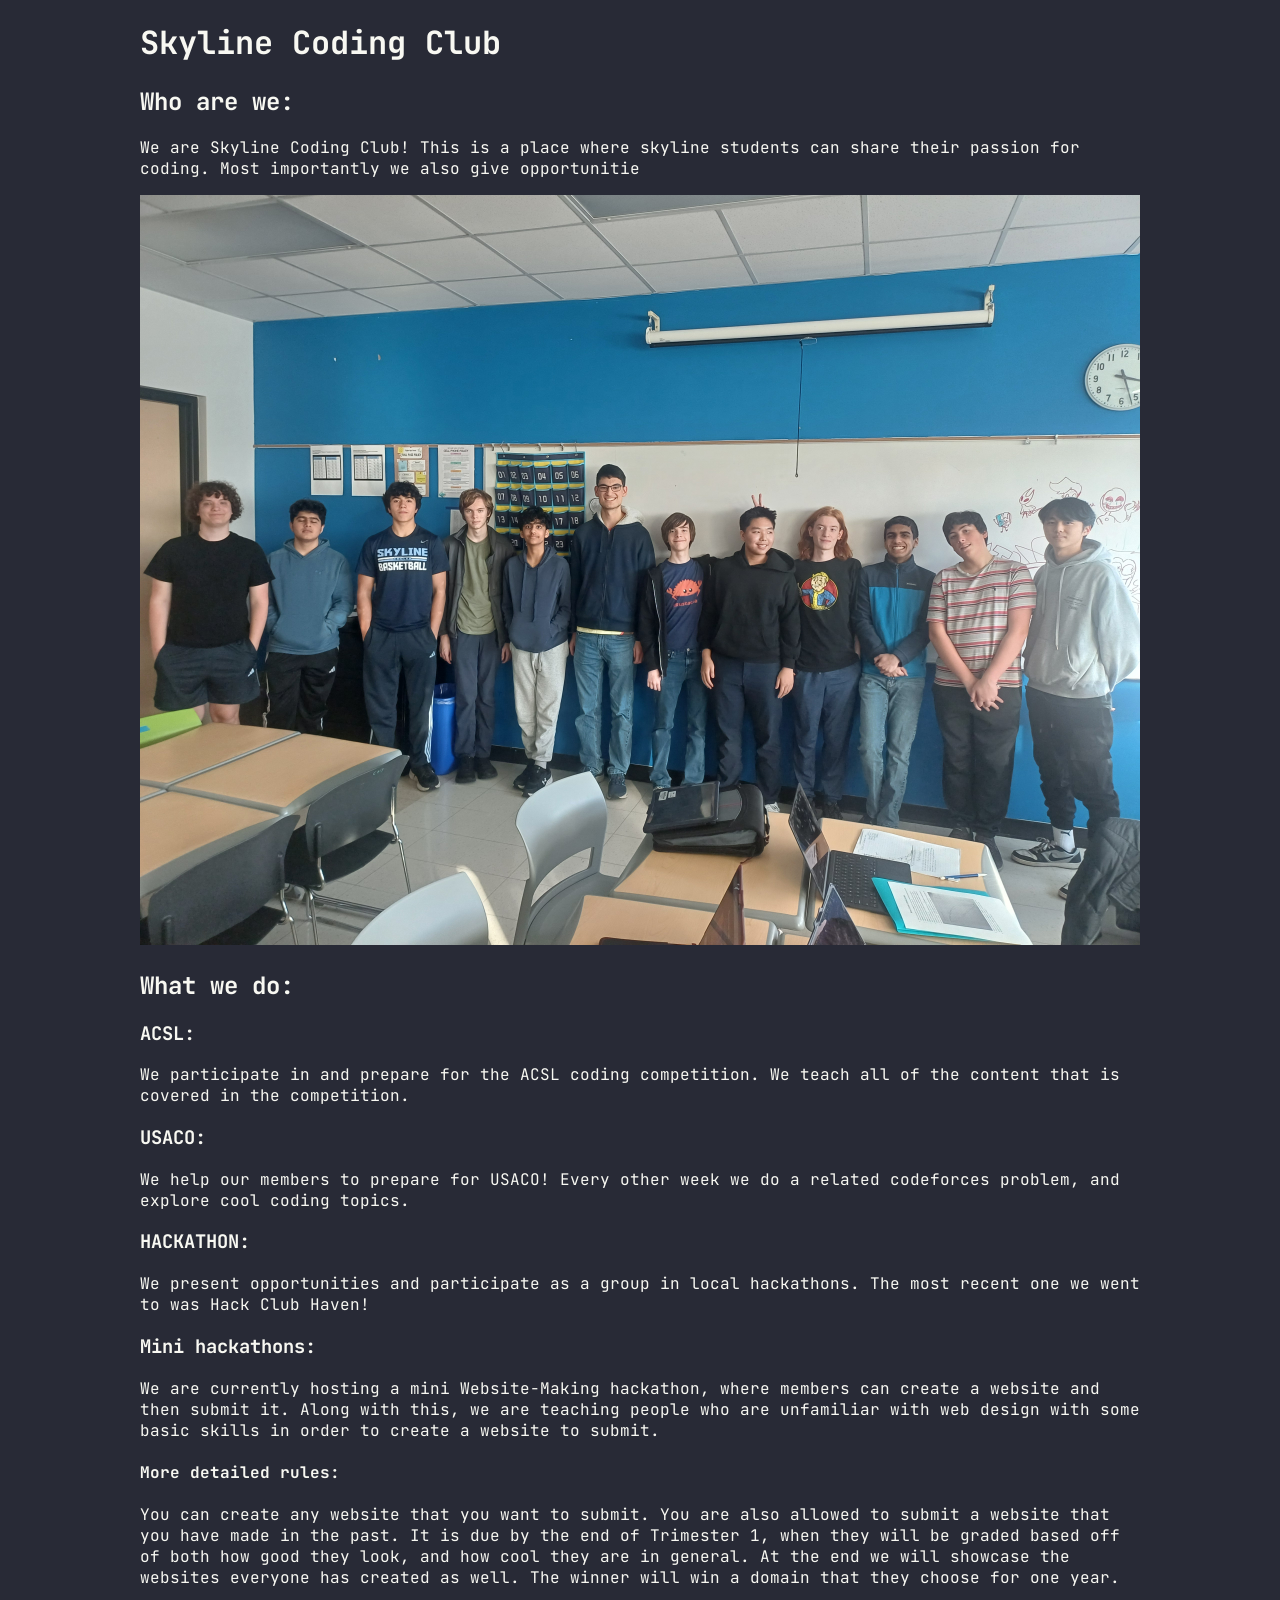
==== index.html @ 061178af "initial version" ====
<!DOCTYPE html>
<html>
    <head>
        <title>Skyline Coding Club</title>
        <link rel="stylesheet" href="style.css">
        <link rel="preconnect" href="https://fonts.googleapis.com">
        <link rel="preconnect" href="https://fonts.gstatic.com" crossorigin>
        <link href="https://fonts.googleapis.com/css2?family=JetBrains+Mono:ital,wght@0,100..800;1,100..800&display=swap" rel="stylesheet">
    </head>
    <body>
        <div class="centered">
            <h1>Skyline Coding Club</h1>
            <h2>Who are we:</h2>
            <p>We are Skyline Coding Club! This is a place where skyline students can share their passion for coding. Most importantly we also give opportunitie</p>
            <img src="members.jpg" alt="Image of club members">
            <h2>What we do:</h2>
            <h3>ACSL:</h3>
            <p>We participate in and prepare for the ACSL coding competition. We teach all of the content that is covered in the competition.</p>
            <h3>USACO:</h3>
            <p>We help our members to prepare for USACO! Every other week we do a related codeforces problem, and explore cool coding topics.</p>
            <h3>HACKATHON:</h3>
            <p>We present opportunities and participate as a group in local hackathons. The most recent one we went to was Hack Club Haven!</p>
            <h3>Mini hackathons:</h3>
            <p>We are currently hosting a mini Website-Making hackathon, where members can create a website and then submit it. Along with this, we are teaching people who are unfamiliar with web design with some basic skills in order to create a website to submit.</p>
            <h4>More detailed rules:</h4>
            <p>You can create any website that you want to submit. You are also allowed to submit a website that you have made in the past. It is due by the end of Trimester 1, when they will be graded based off of both how good they look, and how cool they are in general. At the end we will showcase the websites everyone has created as well. The winner will win a domain that they choose for one year.</p>
        </div>
    </body>
</html>
---- style.css ----
* {
    background-color: RGB(40, 42, 54);
    color: RGB(248, 248, 242);
    font-family: "JetBrains Mono", monospace;
}

.centered {
    margin: auto;
    max-width: 1000px;
}


img {
    width: 100%;
    height: auto;
}
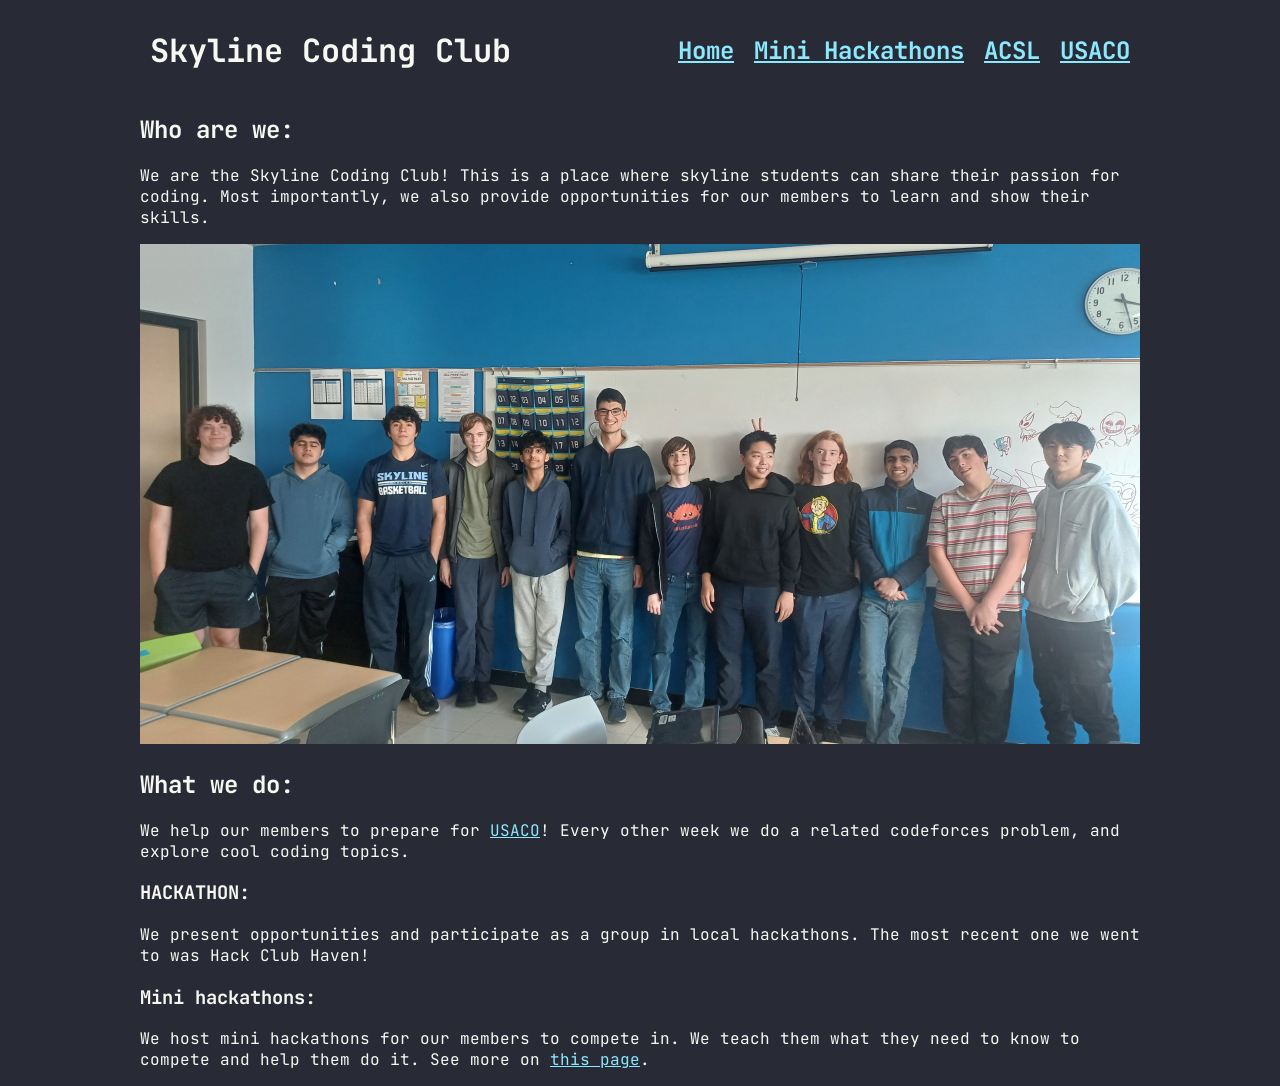
==== commit 5a6160d8: "Cropped the image added acsl and usaco pages with cool stuff by lukezhou500" ====
--- a/index.html
+++ b/index.html
@@ -2,28 +2,31 @@
 <html>
     <head>
         <title>Skyline Coding Club</title>
-        <link rel="stylesheet" href="style.css">
+        <link rel="stylesheet" href="/style.css">
         <link rel="preconnect" href="https://fonts.googleapis.com">
         <link rel="preconnect" href="https://fonts.gstatic.com" crossorigin>
         <link href="https://fonts.googleapis.com/css2?family=JetBrains+Mono:ital,wght@0,100..800;1,100..800&display=swap" rel="stylesheet">
     </head>
     <body>
         <div class="centered">
-            <h1>Skyline Coding Club</h1>
+            <div class="menu">
+                <h1><a href="/" class="title">Skyline Coding Club</a></h1>
+                <div class="links">
+                    <h2><a href="/" class="top-link">Home</a></h2>
+                    <h2><a href="/hackathons/" class="top-link">Mini Hackathons</a></h2>
+                    <h2><a href="/ACSL/" class="top-link">ACSL</a></h2>
+                    <h2><a href="/USACO/" class="top-link">USACO</a></h2>
+                </div>
+            </div>
             <h2>Who are we:</h2>
-            <p>We are Skyline Coding Club! This is a place where skyline students can share their passion for coding. Most importantly we also give opportunitie</p>
-            <img src="members.jpg" alt="Image of club members">
+            <p>We are the Skyline Coding Club! This is a place where skyline students can share their passion for coding. Most importantly, we also provide opportunities for our members to learn and show their skills.</p>
+            <img src="members.jpg" class = "GroupPhoto" alt="Image of club members">
             <h2>What we do:</h2>
-            <h3>ACSL:</h3>
-            <p>We participate in and prepare for the ACSL coding competition. We teach all of the content that is covered in the competition.</p>
-            <h3>USACO:</h3>
-            <p>We help our members to prepare for USACO! Every other week we do a related codeforces problem, and explore cool coding topics.</p>
+            <p>We help our members to prepare for <a href="https://usaco.org/">USACO</a>! Every other week we do a related codeforces problem, and explore cool coding topics.</p>
             <h3>HACKATHON:</h3>
             <p>We present opportunities and participate as a group in local hackathons. The most recent one we went to was Hack Club Haven!</p>
             <h3>Mini hackathons:</h3>
-            <p>We are currently hosting a mini Website-Making hackathon, where members can create a website and then submit it. Along with this, we are teaching people who are unfamiliar with web design with some basic skills in order to create a website to submit.</p>
-            <h4>More detailed rules:</h4>
-            <p>You can create any website that you want to submit. You are also allowed to submit a website that you have made in the past. It is due by the end of Trimester 1, when they will be graded based off of both how good they look, and how cool they are in general. At the end we will showcase the websites everyone has created as well. The winner will win a domain that they choose for one year.</p>
+            <p>We host mini hackathons for our members to compete in. We teach them what they need to know to compete and help them do it. See more on <a href="/hackathons/">this page</a>.</p>
         </div>
     </body>
 </html>
--- a/style.css
+++ b/style.css
@@ -8,9 +8,46 @@
     margin: auto;
     max-width: 1000px;
 }
+.GroupPhoto {
+    height: 500px;
+    object-fit: cover;
+    margin: auto;
+    max-width: 1000px;
+}
+.acsltitle {
+    margin: auto;
+    max-width: 50px;
+}
+.usacotitle {
+    margin: auto;
+    max-width: 50px;
+}
+.menu {
+    display: flex;
+    justify-content: space-between;
+    align-items: center;
+}
 
+.links {
+    display: flex;
+}
+
+.top-link {
+    margin-left: 10px;
+    margin-right: 10px;
+}
+
+.title {
+    text-decoration: none;
+    color: RGB(248, 248, 242);
+    margin-left: 10px;
+}
 
 img {
     width: 100%;
     height: auto;
 }
+
+a {
+    color: RGB(139, 233, 253);
+}
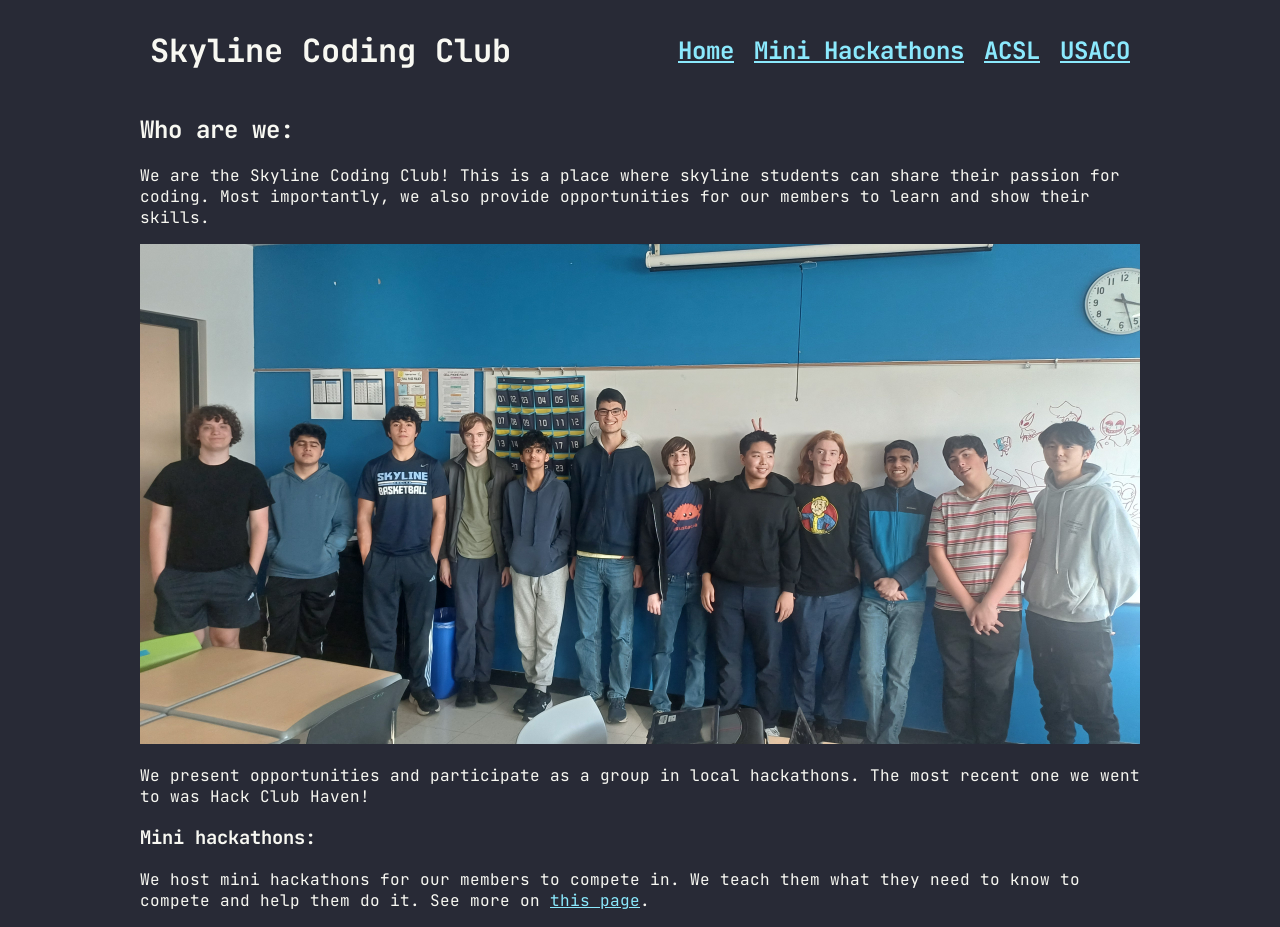
==== commit 658c349d: "Cropped the image added acsl and usaco pages with cool stuff by lukezhou500" ====
--- a/index.html
+++ b/index.html
@@ -21,9 +21,6 @@
             <h2>Who are we:</h2>
             <p>We are the Skyline Coding Club! This is a place where skyline students can share their passion for coding. Most importantly, we also provide opportunities for our members to learn and show their skills.</p>
             <img src="members.jpg" class = "GroupPhoto" alt="Image of club members">
-            <h2>What we do:</h2>
-            <p>We help our members to prepare for <a href="https://usaco.org/">USACO</a>! Every other week we do a related codeforces problem, and explore cool coding topics.</p>
-            <h3>HACKATHON:</h3>
             <p>We present opportunities and participate as a group in local hackathons. The most recent one we went to was Hack Club Haven!</p>
             <h3>Mini hackathons:</h3>
             <p>We host mini hackathons for our members to compete in. We teach them what they need to know to compete and help them do it. See more on <a href="/hackathons/">this page</a>.</p>
--- a/style.css
+++ b/style.css
@@ -11,6 +11,10 @@
 .GroupPhoto {
     height: 500px;
     object-fit: cover;
+    margin: auto;
+    max-width: 1000px;
+}
+.UsacoPhoto {
     margin: auto;
     max-width: 1000px;
 }
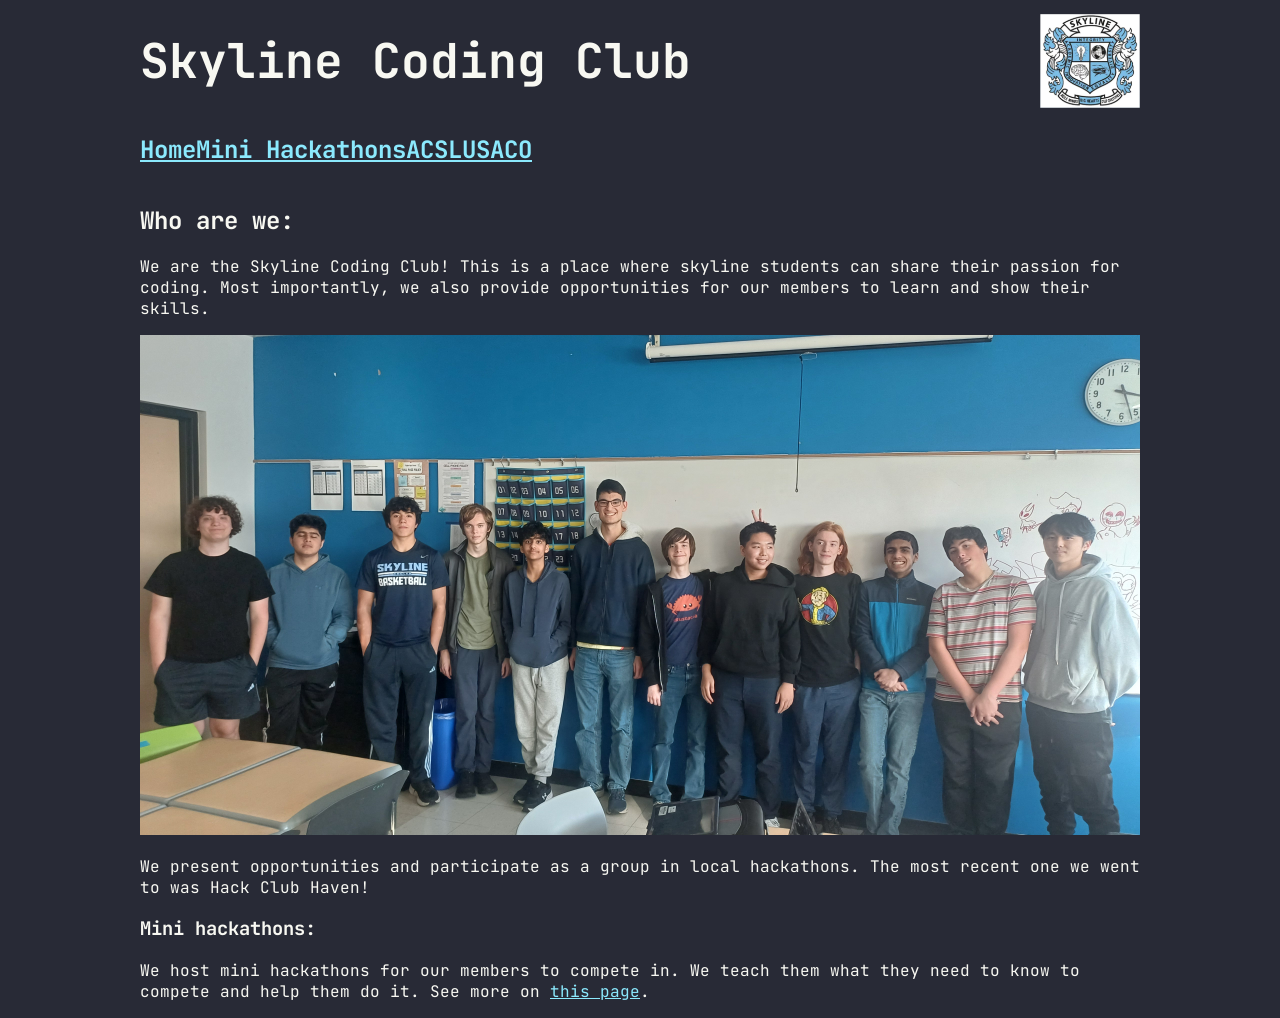
==== commit 43f43135: "Redesigned menu added a logo" ====
--- a/index.html
+++ b/index.html
@@ -11,12 +11,13 @@
         <div class="centered">
             <div class="menu">
                 <h1><a href="/" class="title">Skyline Coding Club</a></h1>
-                <div class="links">
+                <img src="ClubLogo.png" class = "clublogo" alt="club logo">
+            </div>
+            <div class="links">
                     <h2><a href="/" class="top-link">Home</a></h2>
                     <h2><a href="/hackathons/" class="top-link">Mini Hackathons</a></h2>
                     <h2><a href="/ACSL/" class="top-link">ACSL</a></h2>
                     <h2><a href="/USACO/" class="top-link">USACO</a></h2>
-                </div>
             </div>
             <h2>Who are we:</h2>
             <p>We are the Skyline Coding Club! This is a place where skyline students can share their passion for coding. Most importantly, we also provide opportunities for our members to learn and show their skills.</p>
--- a/style.css
+++ b/style.css
@@ -18,6 +18,11 @@
     margin: auto;
     max-width: 1000px;
 }
+.clublogo {
+    margin-left: auto;
+    display: block;
+    width: 100px;
+}
 .acsltitle {
     margin: auto;
     max-width: 50px;
@@ -37,14 +42,17 @@
 }
 
 .top-link {
-    margin-left: 10px;
-    margin-right: 10px;
+    display:block;
+    margin: auto;
+    max-width: 1000px;
 }
 
 .title {
     text-decoration: none;
     color: RGB(248, 248, 242);
-    margin-left: 10px;
+    margin: auto;
+    max-width: 1000px;
+    font-size: 48px;
 }
 
 img {
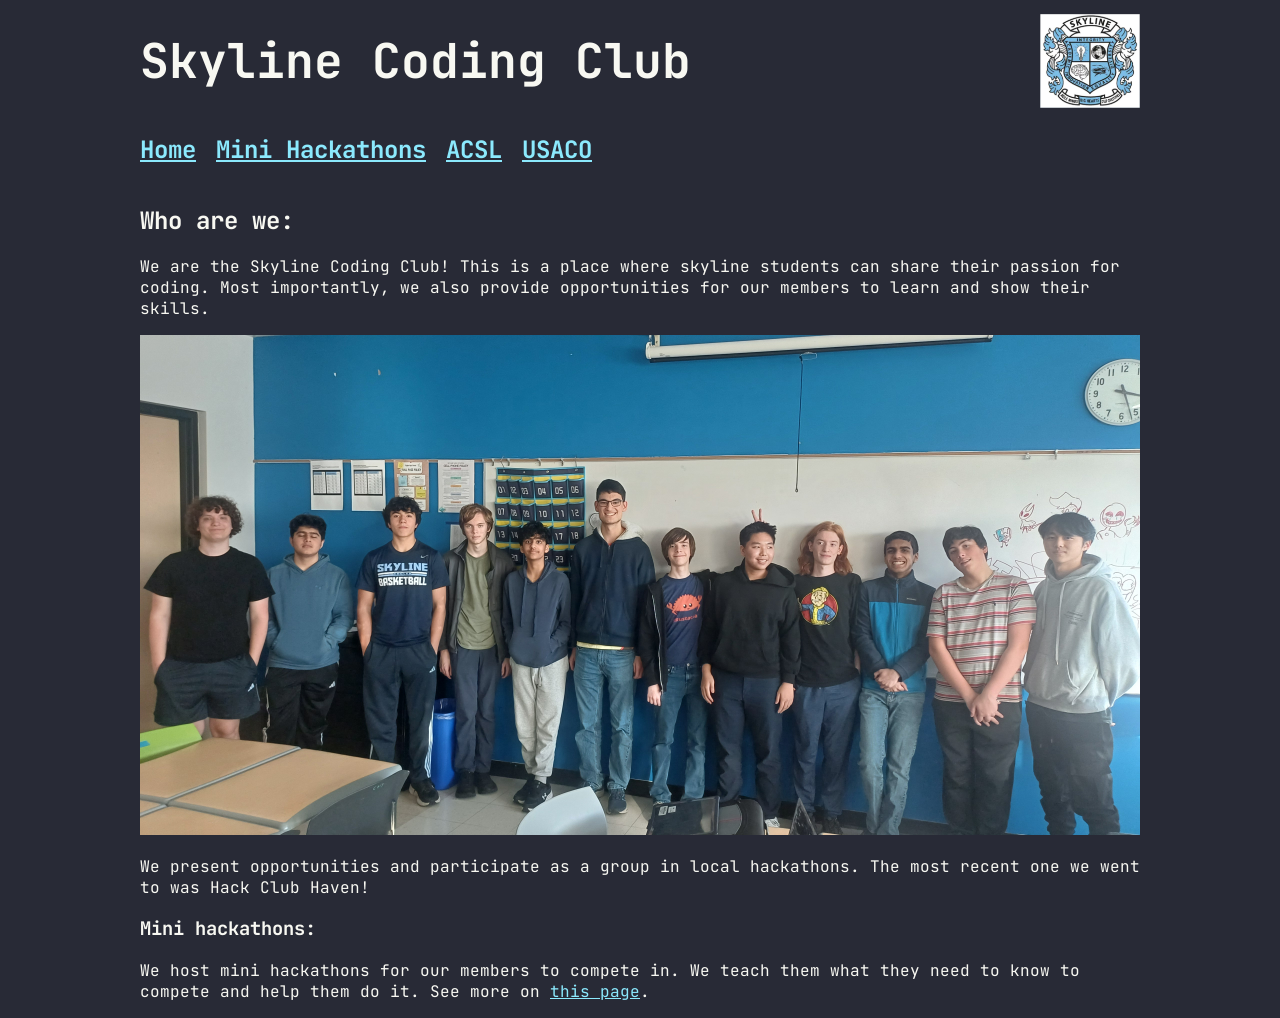
==== commit 748022a6: "Added a tab icon made lots of stuff look better like links" ====
--- a/index.html
+++ b/index.html
@@ -6,18 +6,19 @@
         <link rel="preconnect" href="https://fonts.googleapis.com">
         <link rel="preconnect" href="https://fonts.gstatic.com" crossorigin>
         <link href="https://fonts.googleapis.com/css2?family=JetBrains+Mono:ital,wght@0,100..800;1,100..800&display=swap" rel="stylesheet">
+        <link rel="icon" type="image/png" href="../Pictures/ClubLogo.png">
     </head>
     <body>
         <div class="centered">
             <div class="menu">
                 <h1><a href="/" class="title">Skyline Coding Club</a></h1>
-                <img src="ClubLogo.png" class = "clublogo" alt="club logo">
+                <img src="../Pictures/ClubLogo.png" class = "clublogo" alt="club logo">
             </div>
             <div class="links">
                     <h2><a href="/" class="top-link">Home</a></h2>
-                    <h2><a href="/hackathons/" class="top-link">Mini Hackathons</a></h2>
-                    <h2><a href="/ACSL/" class="top-link">ACSL</a></h2>
-                    <h2><a href="/USACO/" class="top-link">USACO</a></h2>
+                    <h2><a href="/hackathons/" class="top-link"> Mini Hackathons</a></h2>
+                    <h2><a href="/ACSL/" class="top-link"> ACSL</a></h2>
+                    <h2><a href="/USACO/" class="top-link"> USACO</a></h2>
             </div>
             <h2>Who are we:</h2>
             <p>We are the Skyline Coding Club! This is a place where skyline students can share their passion for coding. Most importantly, we also provide opportunities for our members to learn and show their skills.</p>
--- a/style.css
+++ b/style.css
@@ -25,11 +25,21 @@
 }
 .acsltitle {
     margin: auto;
-    max-width: 50px;
+    display: grid;
+    place-items: center;
+    max-width: 1000px;
+}
+.hackathontitle {
+    margin: auto;
+    display: grid;
+    place-items: center;
+    max-width: 1000px;
 }
 .usacotitle {
     margin: auto;
-    max-width: 50px;
+    display: grid;
+    place-items: center;
+    max-width: 1000px;
 }
 .menu {
     display: flex;
@@ -39,6 +49,7 @@
 
 .links {
     display: flex;
+    gap: 20px;
 }
 
 .top-link {
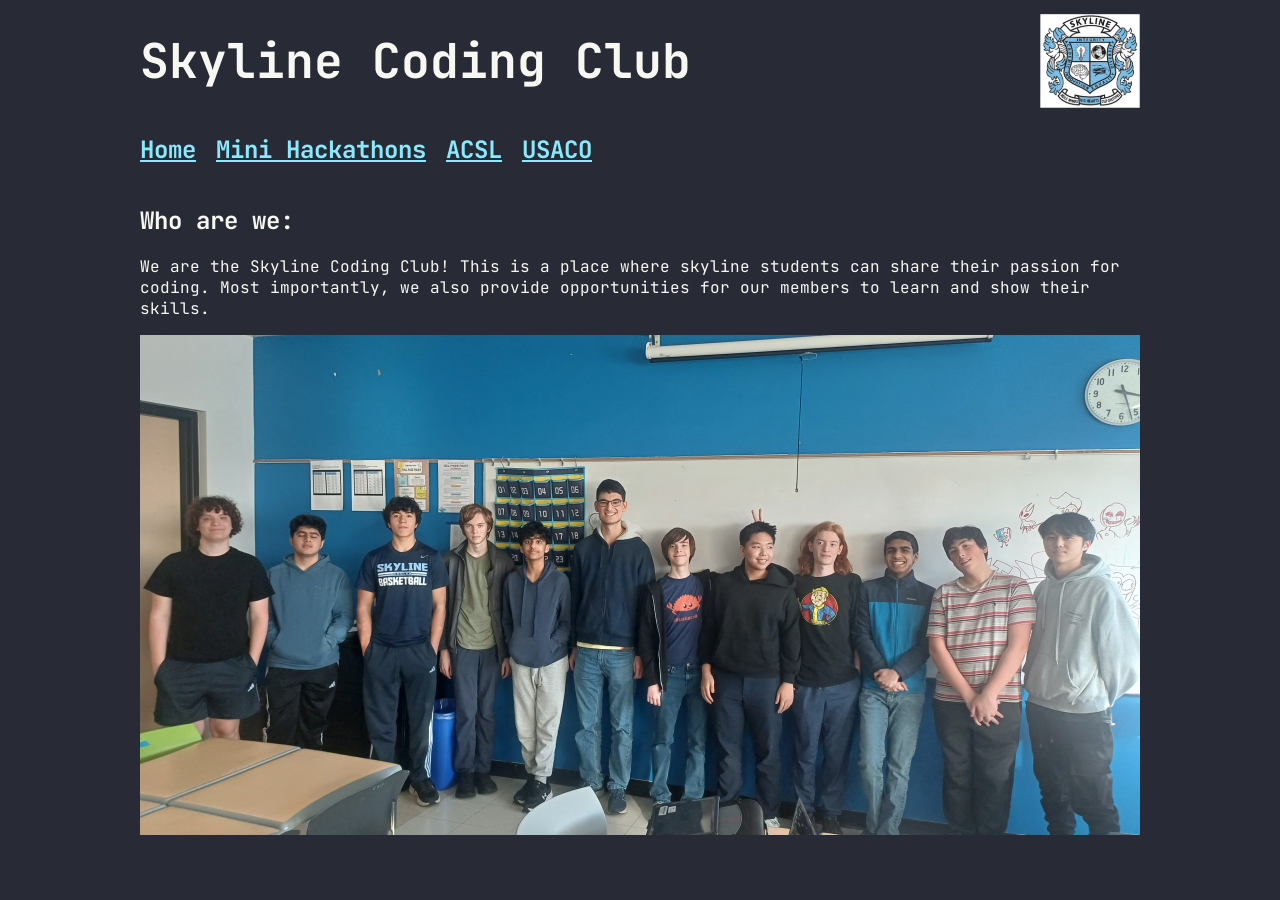
==== commit df021abb: "Added lots of stuff to USACO page, made mini hackathon scroll menu sticky about to publish" ====
--- a/index.html
+++ b/index.html
@@ -22,10 +22,7 @@
             </div>
             <h2>Who are we:</h2>
             <p>We are the Skyline Coding Club! This is a place where skyline students can share their passion for coding. Most importantly, we also provide opportunities for our members to learn and show their skills.</p>
-            <img src="members.jpg" class = "GroupPhoto" alt="Image of club members">
-            <p>We present opportunities and participate as a group in local hackathons. The most recent one we went to was Hack Club Haven!</p>
-            <h3>Mini hackathons:</h3>
-            <p>We host mini hackathons for our members to compete in. We teach them what they need to know to compete and help them do it. See more on <a href="/hackathons/">this page</a>.</p>
+            <img src="/Pictures/members.jpg" class = "GroupPhoto" alt="Image of club members">
         </div>
     </body>
 </html>
--- a/style.css
+++ b/style.css
@@ -13,7 +13,7 @@
     object-fit: cover;
     margin: auto;
     max-width: 1000px;
-}
+} 
 .UsacoPhoto {
     margin: auto;
     max-width: 1000px;
@@ -35,6 +35,30 @@
     place-items: center;
     max-width: 1000px;
 }
+.DBTshowcase {
+    display: flex;
+    margin: auto;
+}
+.Caption{
+    width: 500px;
+    margin: 0 auto;
+}
+.USACOguide {
+    display: flex;
+    margin: auto;
+}
+.USACOide {
+    display: flex;
+    margin: auto;
+}
+.Codeforces {
+    display: flex;
+    margin: auto;
+}
+.CaptionUSACO {
+    width: 360px;
+    margin: 0 auto;
+}
 .usacotitle {
     margin: auto;
     display: grid;
@@ -46,6 +70,25 @@
     justify-content: space-between;
     align-items: center;
 }
+.MiniHackathonMenu {
+    display: flex;
+    justify-content: space-between;
+    align-items: center;
+
+    position: sticky;
+    top: 0;
+    z-index: 100;
+    background-color: rgb(40, 42, 54);
+}
+#WebsiteHackathon2026,
+#ChromeExtension2026,
+#Placeholder {
+    scroll-margin-top: 90px;
+}
+iframe {
+  color-scheme: light;
+  background-color: white;
+}   
 
 .links {
     display: flex;
@@ -74,3 +117,6 @@
 a {
     color: RGB(139, 233, 253);
 }
+html {
+  scroll-behavior: smooth;
+}   
